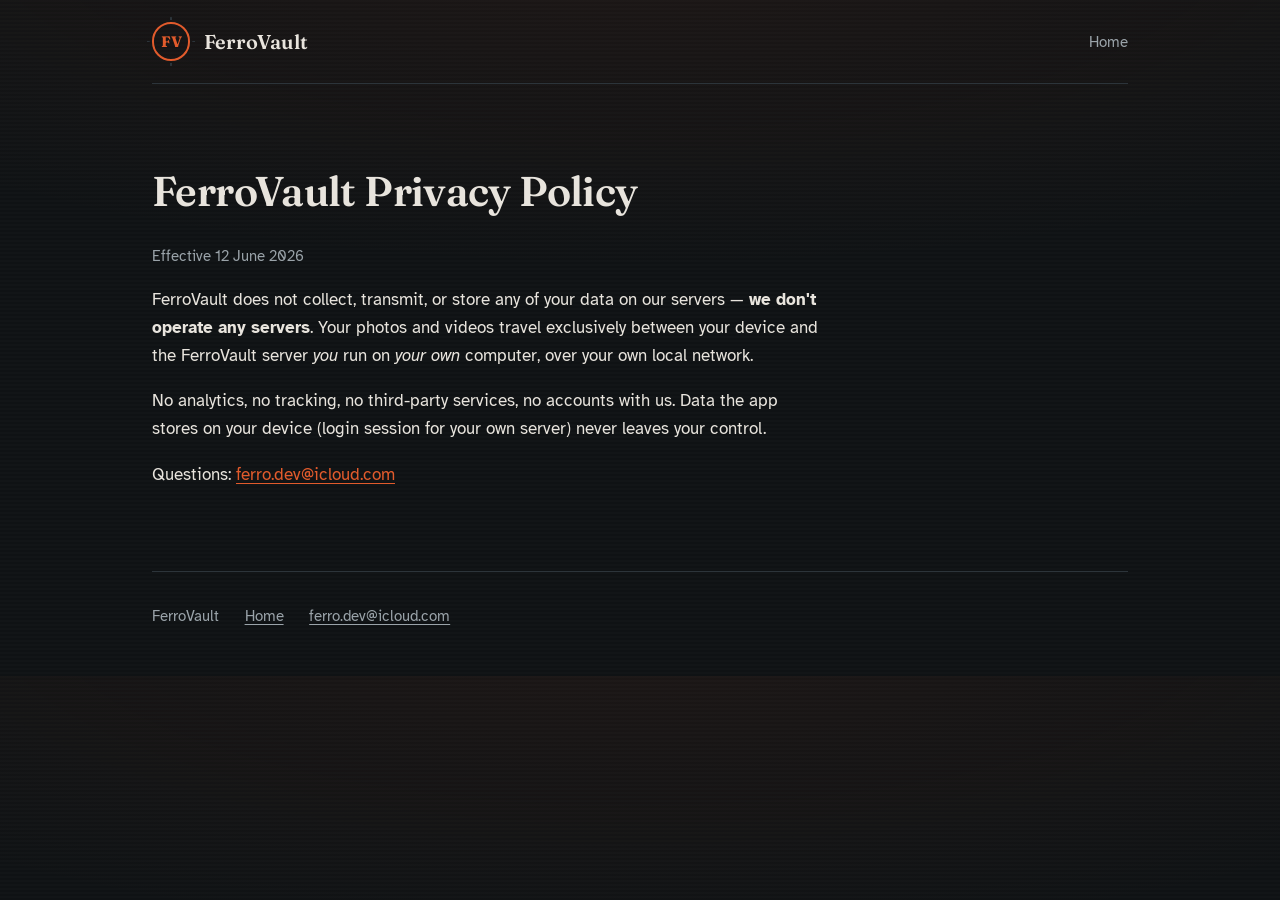
==== privacy.html @ d61e6aeb "FerroVault public site — landing + privacy + install accordion Decoupled from the app/server code re" ====
<!DOCTYPE html>
<html lang="en">
<head>
<meta charset="utf-8">
<meta name="viewport" content="width=device-width, initial-scale=1">
<title>FerroVault — Privacy Policy</title>
<meta name="description" content="FerroVault privacy policy: we don't collect, transmit, or store any of your data — we don't operate any servers.">
<link rel="preconnect" href="https://fonts.googleapis.com">
<link rel="preconnect" href="https://fonts.gstatic.com" crossorigin>
<link href="https://fonts.googleapis.com/css2?family=Fraunces:ital,wght@0,400;0,600;0,700;1,600&family=Atkinson+Hyperlegible:ital,wght@0,400;0,700;1,400&display=swap" rel="stylesheet">
<link rel="stylesheet" href="styles.css">
</head>
<body>
<div class="wrap">

  <header class="site">
    <div class="dial" aria-hidden="true">FV</div>
    <div class="name"><a href="index.html" style="color:inherit;text-decoration:none">FerroVault</a></div>
    <nav>
      <a href="index.html">Home</a>
    </nav>
  </header>

  <main class="prose">
    <h1>FerroVault Privacy Policy</h1>
    <p class="updated">Effective 12 June 2026</p>

    <p>FerroVault does not collect, transmit, or store any of your data on our servers — <strong>we don't operate any servers</strong>. Your photos and videos travel exclusively between your device and the FerroVault server <em>you</em> run on <em>your own</em> computer, over your own local network.</p>

    <p>No analytics, no tracking, no third-party services, no accounts with us. Data the app stores on your device (login session for your own server) never leaves your control.</p>

    <p>Questions: <a href="mailto:ferro.dev@icloud.com">ferro.dev@icloud.com</a></p>
  </main>

  <footer class="site">
    <span>FerroVault</span>
    <a href="index.html">Home</a>
    <a href="mailto:ferro.dev@icloud.com">ferro.dev@icloud.com</a>
  </footer>

</div>
</body>
</html>
---- styles.css ----
/* FerroVault — public site. Plain CSS, no build step. */

:root {
  --ink: #0f1214;          /* near-black, slightly warm */
  --iron: #1a1f23;         /* panel */
  --seam: #2c343a;         /* hairline borders */
  --text: #e8e4dd;         /* warm paper-white */
  --muted: #9aa3a9;
  --ember: #e25b2c;        /* the one accent: oxidized iron */
  --ember-dim: #b34723;
  --max: 64rem;
}

* { box-sizing: border-box; }

html { scroll-behavior: smooth; }

body {
  margin: 0;
  background: var(--ink);
  color: var(--text);
  font-family: "Atkinson Hyperlegible", sans-serif;
  font-size: 1.0625rem;
  line-height: 1.65;
  /* faint grain so the dark field isn't dead flat */
  background-image:
    radial-gradient(ellipse 80% 50% at 50% -10%, rgba(226, 91, 44, 0.07), transparent),
    repeating-linear-gradient(0deg, transparent 0 2px, rgba(255,255,255,0.012) 2px 4px);
}

h1, h2, h3 {
  font-family: "Fraunces", serif;
  font-weight: 600;
  letter-spacing: -0.015em;
  line-height: 1.15;
}

a { color: var(--ember); text-decoration-thickness: 1px; text-underline-offset: 3px; }
a:hover { color: #f07a4d; }

.wrap { max-width: var(--max); margin: 0 auto; padding: 0 1.5rem; }

/* ---------- header ---------- */

header.site {
  display: flex; align-items: center; gap: 0.85rem;
  padding: 1.4rem 0;
  border-bottom: 1px solid var(--seam);
}

.dial {
  width: 2.4rem; height: 2.4rem; flex: none;
  border-radius: 50%;
  border: 2px solid var(--ember);
  position: relative;
  display: grid; place-items: center;
  font-family: "Fraunces", serif;
  font-size: 0.95rem; font-weight: 700; color: var(--ember);
}
/* vault-dial notches */
.dial::before {
  content: ""; position: absolute; inset: -7px;
  border-radius: 50%;
  background:
    conic-gradient(from 0deg,
      var(--seam) 0 2deg, transparent 2deg 88deg,
      var(--seam) 88deg 92deg, transparent 92deg 178deg,
      var(--seam) 178deg 182deg, transparent 182deg 268deg,
      var(--seam) 268deg 272deg, transparent 272deg 358deg,
      var(--seam) 358deg 360deg);
  -webkit-mask: radial-gradient(circle, transparent 62%, #000 63%);
          mask: radial-gradient(circle, transparent 62%, #000 63%);
}

header.site .name {
  font-family: "Fraunces", serif;
  font-size: 1.25rem; font-weight: 600;
}
header.site nav { margin-left: auto; }
header.site nav a { color: var(--muted); text-decoration: none; margin-left: 1.4rem; font-size: 0.95rem; }
header.site nav a:hover { color: var(--text); }

/* ---------- hero ---------- */

.hero { padding: 5.5rem 0 4rem; }

.hero h1 {
  font-size: clamp(2.4rem, 6vw, 4.2rem);
  margin: 0 0 1.2rem;
  max-width: 18ch;
}
.hero h1 em {
  font-style: italic;
  color: var(--ember);
}

.hero p.lede {
  font-size: 1.25rem; color: var(--muted);
  max-width: 44ch; margin: 0;
}

.hero .vow {
  margin-top: 2.4rem;
  display: inline-block;
  border-left: 3px solid var(--ember);
  padding: 0.35rem 0 0.35rem 1rem;
  color: var(--text);
  font-size: 1.05rem;
}

/* staggered load-in */
.hero > * { opacity: 0; transform: translateY(10px); animation: rise 0.7s ease forwards; }
.hero > *:nth-child(2) { animation-delay: 0.12s; }
.hero > *:nth-child(3) { animation-delay: 0.24s; }
@keyframes rise { to { opacity: 1; transform: none; } }
@media (prefers-reduced-motion: reduce) {
  .hero > * { animation: none; opacity: 1; transform: none; }
}

/* ---------- sections ---------- */

section { padding: 3.2rem 0; border-top: 1px solid var(--seam); }

section h2 {
  font-size: 1.6rem; margin: 0 0 1.6rem;
}
section h2::before {
  content: "— ";
  color: var(--ember);
}

.cols {
  display: grid; gap: 1.2rem;
  grid-template-columns: repeat(auto-fit, minmax(15rem, 1fr));
}

.card {
  background: var(--iron);
  border: 1px solid var(--seam);
  border-radius: 6px;
  padding: 1.4rem 1.5rem;
}
.card .step {
  font-family: "Fraunces", serif;
  color: var(--ember); font-size: 0.95rem; font-weight: 700;
  letter-spacing: 0.08em; text-transform: uppercase;
}
.card h3 { font-size: 1.15rem; margin: 0.5rem 0 0.5rem; }
.card p { margin: 0; color: var(--muted); font-size: 0.98rem; }

/* ---------- download ---------- */

.dl {
  display: flex; flex-wrap: wrap; gap: 1.2rem; align-items: stretch;
}
.dl .card { flex: 1 1 18rem; }

.badge {
  display: inline-block;
  font-size: 0.78rem; letter-spacing: 0.06em; text-transform: uppercase;
  border: 1px solid var(--seam); border-radius: 999px;
  padding: 0.15rem 0.7rem; color: var(--muted);
  margin-left: 0.6rem; vertical-align: 2px;
}
.badge.live { border-color: var(--ember); color: var(--ember); }

.btn {
  display: inline-block; margin-top: 1rem;
  background: var(--ember); color: var(--ink);
  font-weight: 700; text-decoration: none;
  padding: 0.6rem 1.2rem; border-radius: 4px;
}
.btn:hover { background: #f07a4d; color: var(--ink); }
.btn[aria-disabled="true"] {
  background: transparent; color: var(--muted);
  border: 1px dashed var(--seam); cursor: default;
}

/* ---------- prose (privacy page) ---------- */

.prose { max-width: 42rem; padding: 3.5rem 0 4rem; }
.prose h1 { font-size: clamp(1.9rem, 4vw, 2.6rem); }
.prose .updated { color: var(--muted); font-size: 0.92rem; }
.prose p { margin: 1.1rem 0; }
.prose strong { color: var(--text); }

/* ---------- footer ---------- */

footer.site {
  border-top: 1px solid var(--seam);
  padding: 2rem 0 3rem;
  color: var(--muted); font-size: 0.92rem;
  display: flex; flex-wrap: wrap; gap: 0.4rem 1.6rem;
}
footer.site a { color: var(--muted); }
footer.site a:hover { color: var(--text); }

/* ---------- section lede + accordion (install steps) ---------- */

.section-lede {
  color: var(--muted);
  margin: -0.8rem 0 1.8rem;
  max-width: 46ch;
}

details.acc {
  background: var(--iron);
  border: 1px solid var(--seam);
  border-radius: 6px;
  margin-bottom: 0.8rem;
  overflow: hidden;
}
details.acc + details.acc { margin-top: -0.2rem; }

details.acc summary {
  list-style: none;
  cursor: pointer;
  padding: 1.1rem 1.4rem;
  display: flex; align-items: center; gap: 0.9rem;
  font-family: "Fraunces", serif;
  font-size: 1.1rem; font-weight: 600;
  color: var(--text);
  transition: background 0.15s ease;
}
details.acc summary::-webkit-details-marker { display: none; }
details.acc summary:hover { background: rgba(226, 91, 44, 0.05); }

/* the +/- affordance on the right */
details.acc summary::after {
  content: "+";
  margin-left: auto;
  font-family: "Atkinson Hyperlegible", sans-serif;
  font-size: 1.4rem; line-height: 1; color: var(--ember);
  transition: transform 0.2s ease;
}
details.acc[open] summary::after { content: "\2212"; /* minus */ }

.acc-n {
  flex: none;
  width: 1.8rem; height: 1.8rem;
  display: grid; place-items: center;
  border: 1.5px solid var(--ember); border-radius: 50%;
  color: var(--ember);
  font-size: 0.95rem; font-weight: 700;
}

.acc-body {
  padding: 0 1.4rem 1.3rem;
  border-top: 1px solid var(--seam);
}
.acc-body p { margin: 1rem 0 0; color: var(--muted); }
.acc-body strong { color: var(--text); }

@media (prefers-reduced-motion: no-preference) {
  details.acc[open] .acc-body { animation: rise 0.35s ease; }
}
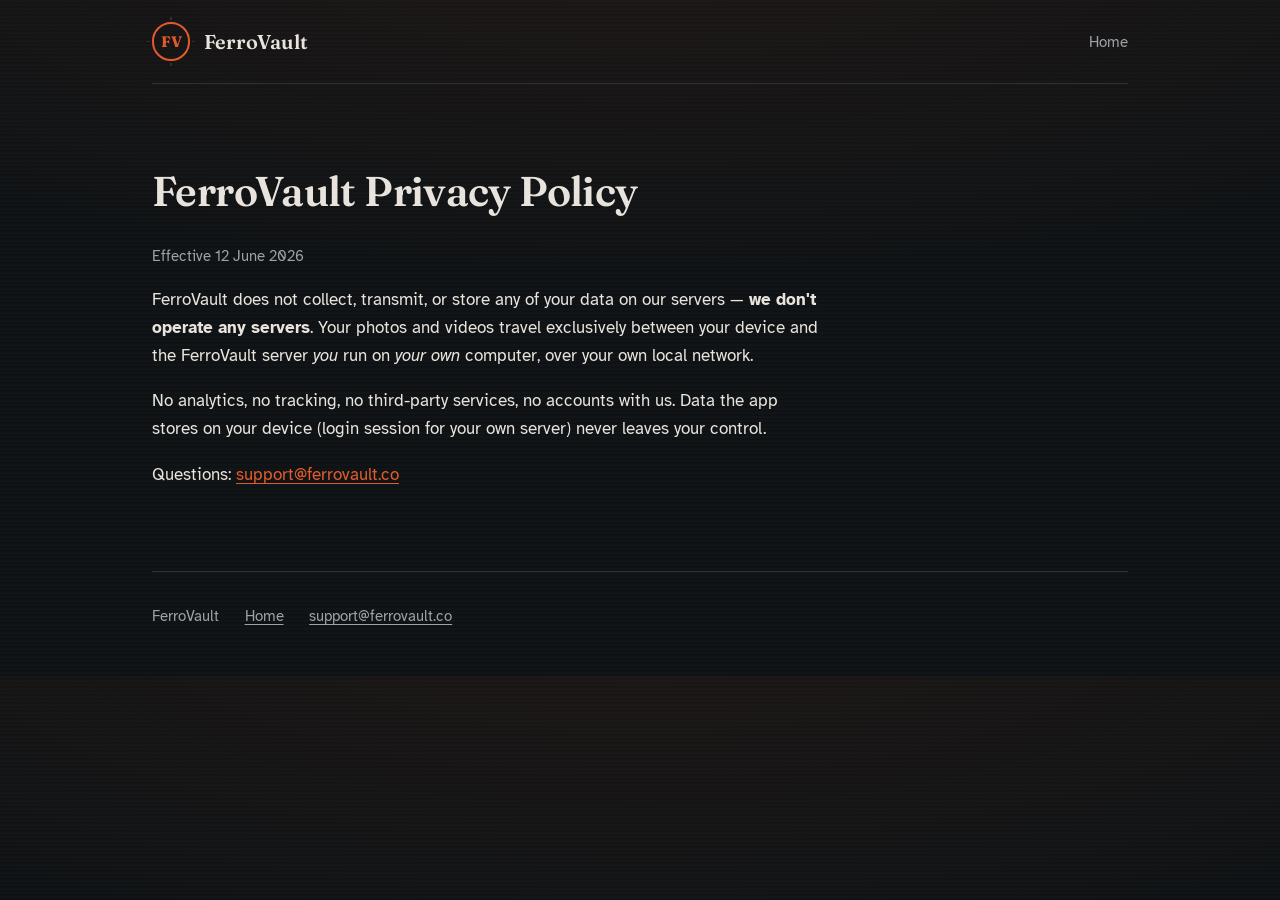
==== commit 2908017b: "support@ferrovault.co everywhere (replaces ferro.dev@icloud.com); honest sync wording — opening the " ====
--- a/privacy.html
+++ b/privacy.html
@@ -9,6 +9,7 @@
 <link rel="preconnect" href="https://fonts.gstatic.com" crossorigin>
 <link href="https://fonts.googleapis.com/css2?family=Fraunces:ital,wght@0,400;0,600;0,700;1,600&family=Atkinson+Hyperlegible:ital,wght@0,400;0,700;1,400&display=swap" rel="stylesheet">
 <link rel="stylesheet" href="styles.css">
+<link rel="icon" type="image/svg+xml" href="favicon.svg">
 </head>
 <body>
 <div class="wrap">
@@ -29,13 +30,13 @@
 
     <p>No analytics, no tracking, no third-party services, no accounts with us. Data the app stores on your device (login session for your own server) never leaves your control.</p>
 
-    <p>Questions: <a href="mailto:ferro.dev@icloud.com">ferro.dev@icloud.com</a></p>
+    <p>Questions: <a href="mailto:support@ferrovault.co">support@ferrovault.co</a></p>
   </main>
 
   <footer class="site">
     <span>FerroVault</span>
     <a href="index.html">Home</a>
-    <a href="mailto:ferro.dev@icloud.com">ferro.dev@icloud.com</a>
+    <a href="mailto:support@ferrovault.co">support@ferrovault.co</a>
   </footer>
 
 </div>
--- a/styles.css
+++ b/styles.css
@@ -254,3 +254,43 @@
 @media (prefers-reduced-motion: no-preference) {
   details.acc[open] .acc-body { animation: rise 0.35s ease; }
 }
+
+/* ---------- faq: feature list, note callout, inline code ---------- */
+
+ul.feat {
+  list-style: none;
+  margin: 0; padding: 0;
+  max-width: 60ch;
+}
+ul.feat li {
+  position: relative;
+  padding: 0.55rem 0 0.55rem 1.5rem;
+  border-top: 1px solid var(--seam);
+  color: var(--muted);
+}
+ul.feat li:first-child { border-top: none; }
+ul.feat li::before {
+  content: "—";
+  position: absolute; left: 0;
+  color: var(--ember); font-weight: 700;
+}
+ul.feat li strong { color: var(--text); }
+
+.note {
+  margin-top: 1.8rem;
+  border-left: 3px solid var(--ember);
+  padding: 0.5rem 0 0.5rem 1rem;
+  color: var(--text);
+  font-size: 1rem;
+  max-width: 60ch;
+}
+
+code {
+  font-family: ui-monospace, "SF Mono", Menlo, monospace;
+  font-size: 0.9em;
+  background: var(--iron);
+  border: 1px solid var(--seam);
+  border-radius: 4px;
+  padding: 0.1rem 0.4rem;
+  color: var(--text);
+}
